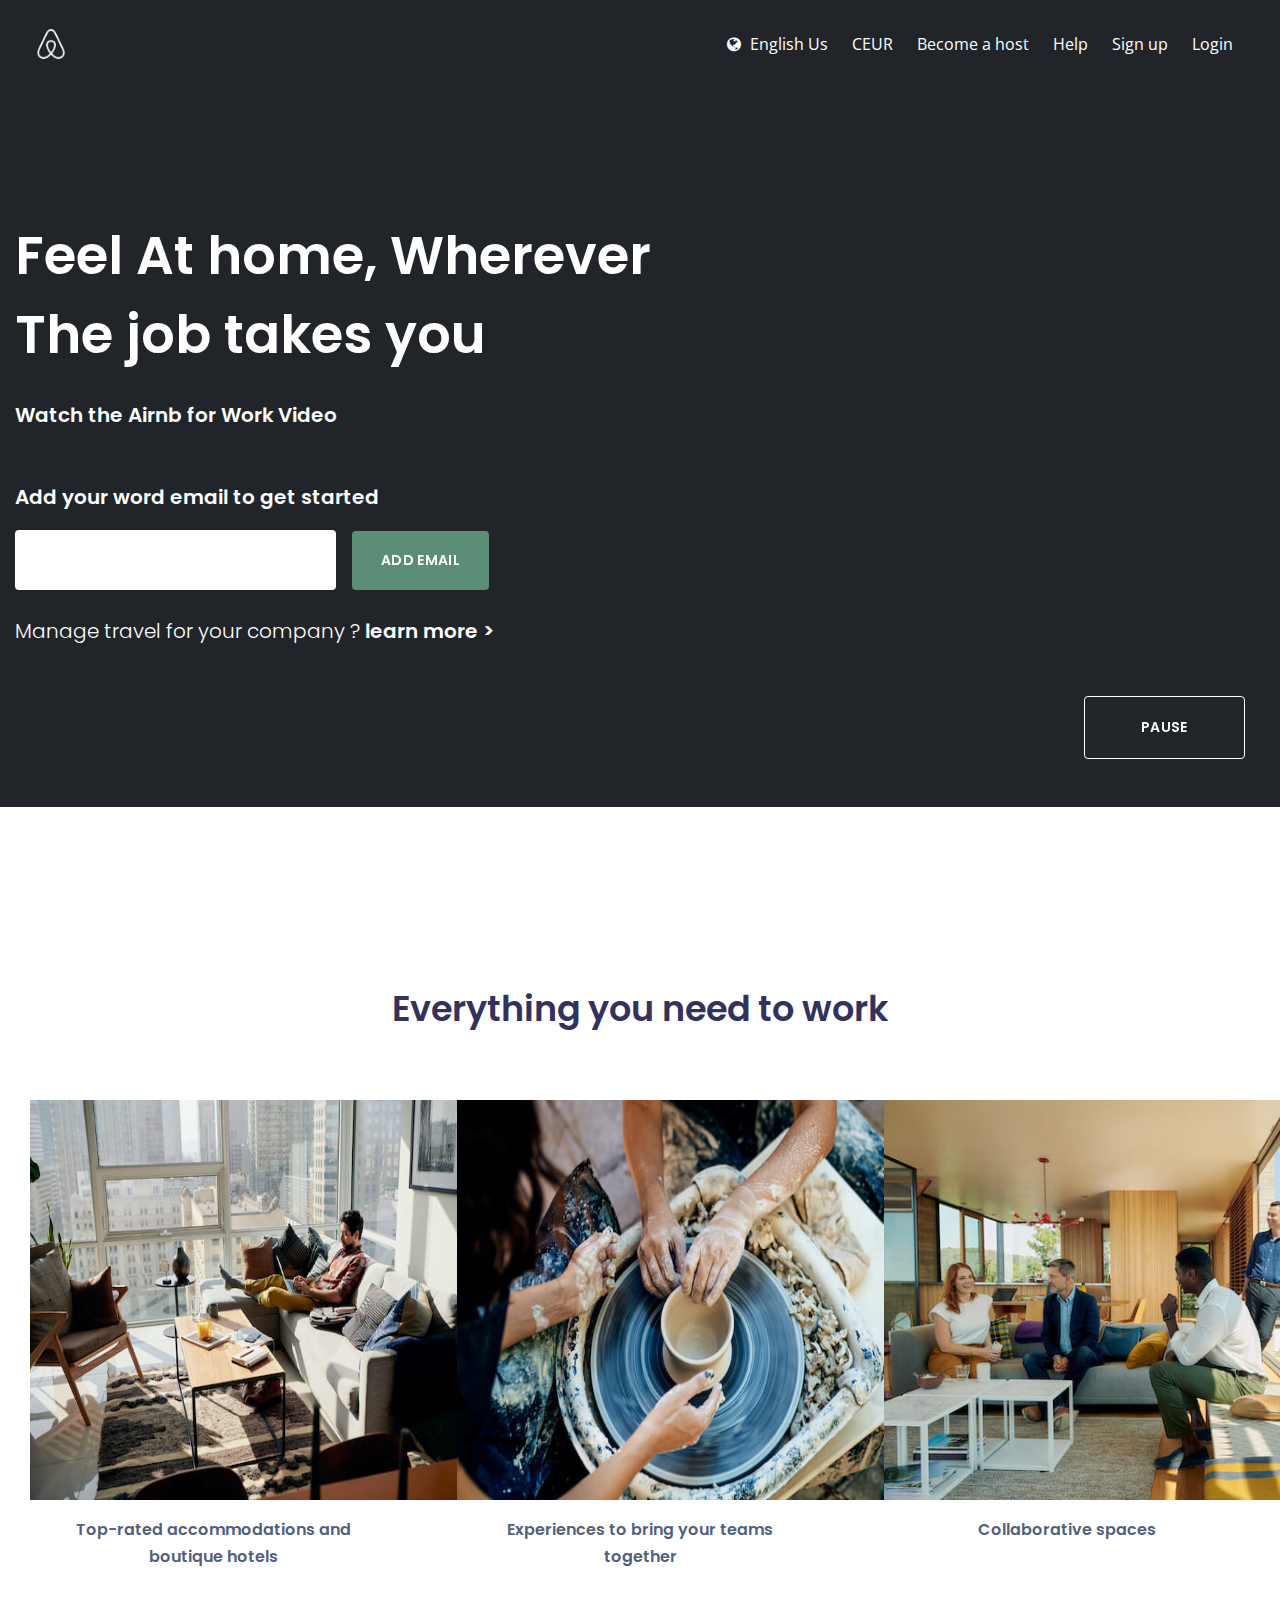
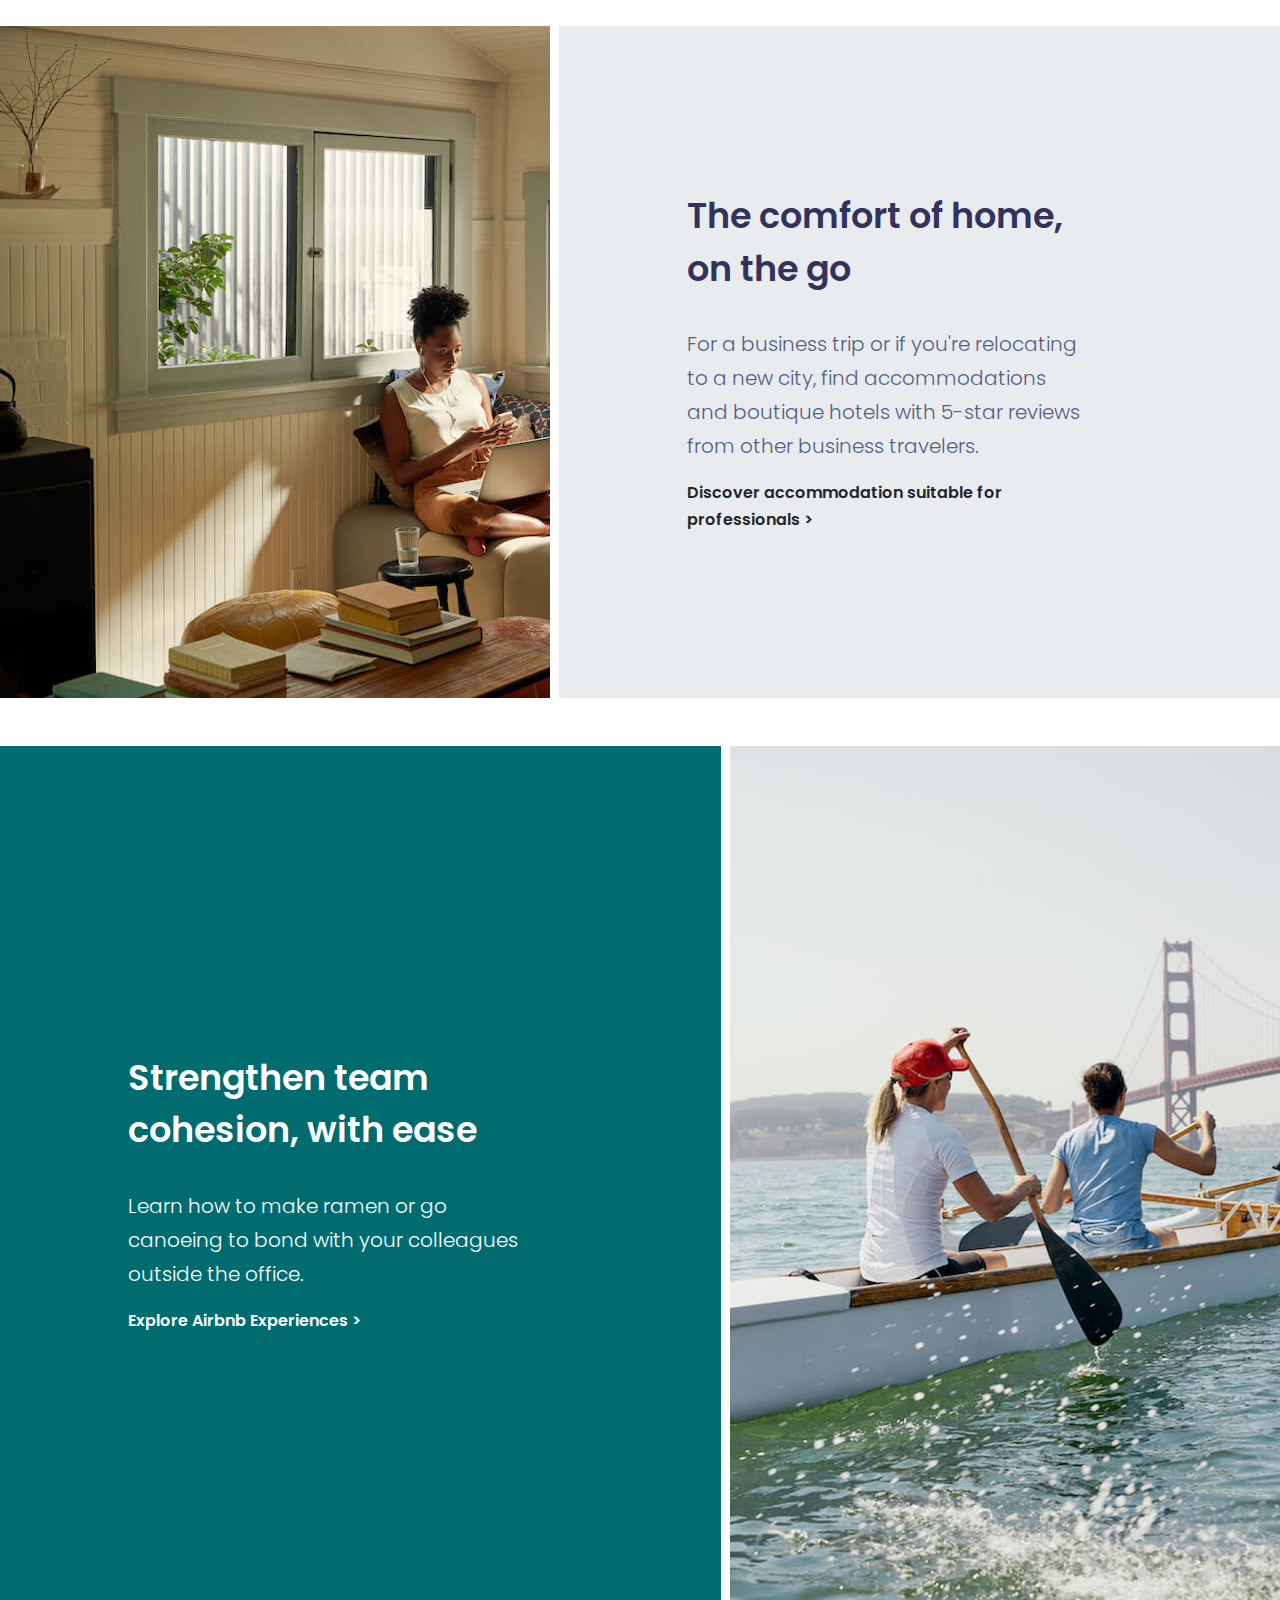
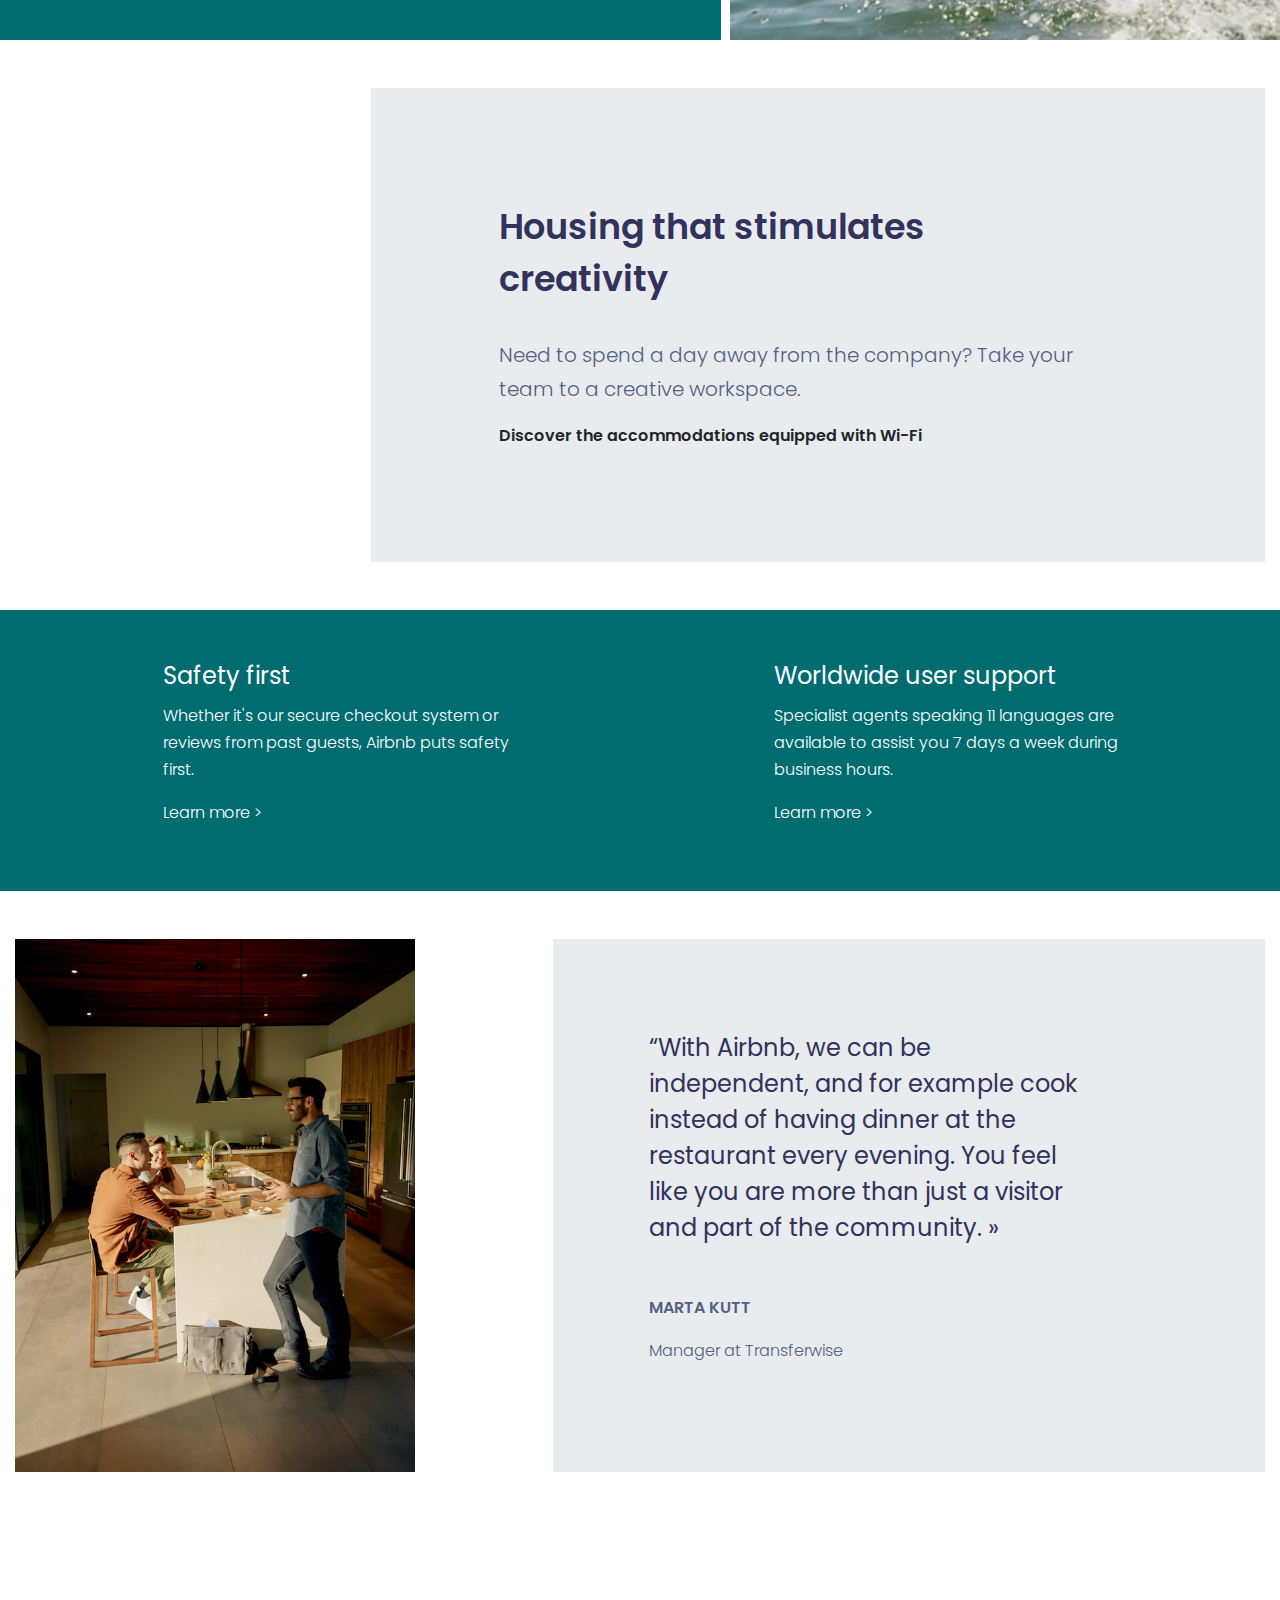
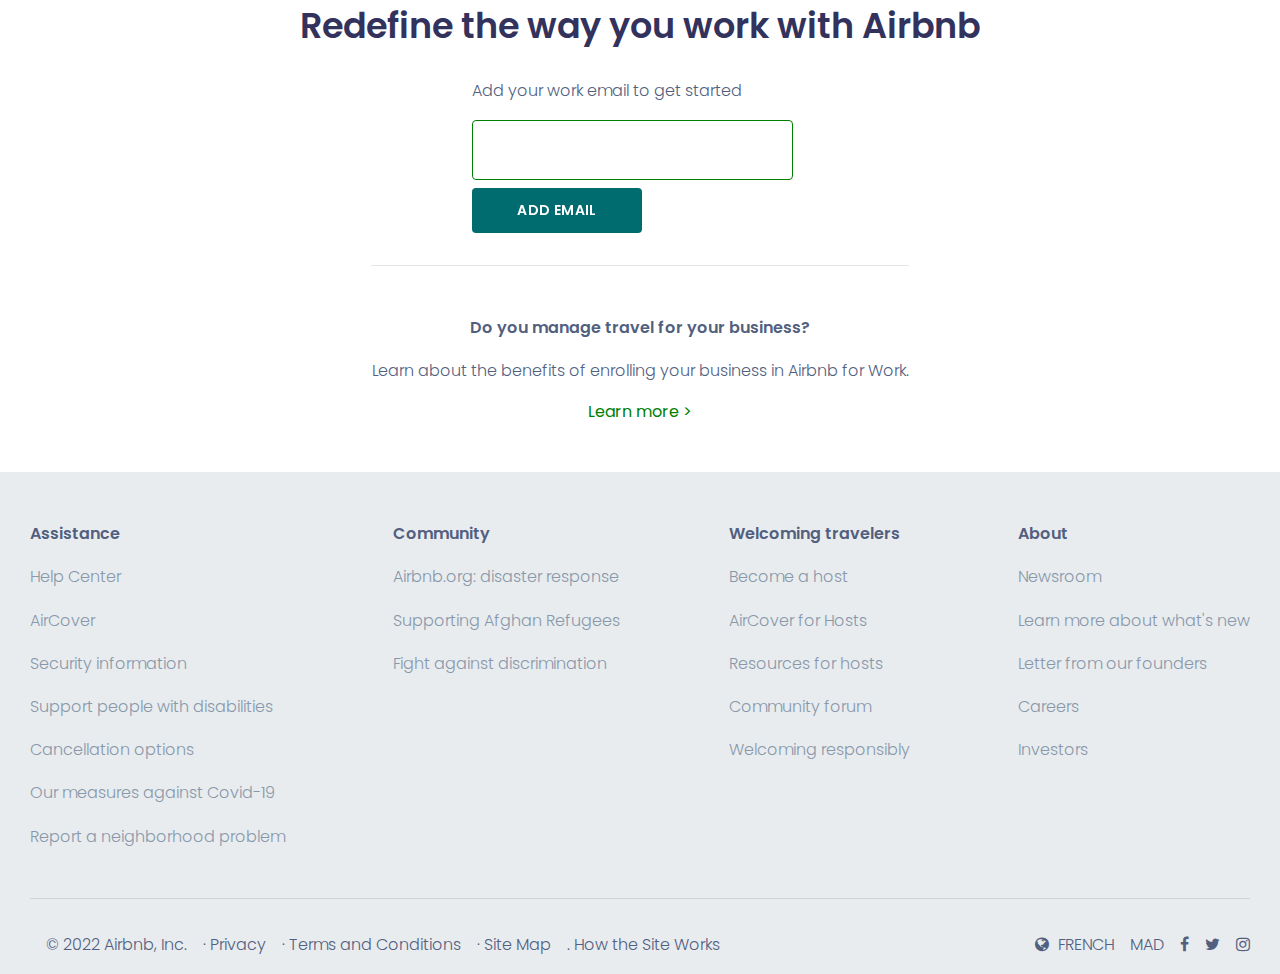
==== index.html @ 3919a8af "END PAGE" ====
<!DOCTYPE html>
<html lang="en">

<head>
  <meta charset="utf-8" />
  <meta name="viewport" content="width=device-width, initial-scale=1, shrink-to-fit=no">
  <link rel="apple-touch-icon" sizes="76x76" href="./assets/img/apple-icon.png">
  <title>
    Landing Page
  </title>
  <!--     Fonts and icons     -->
  <link href="https://fonts.googleapis.com/css?family=Open+Sans:300,400,600,700" rel="stylesheet">
  <link href="https://use.fontawesome.com/releases/v5.0.6/css/all.css" rel="stylesheet">
  <!-- Nucleo Icons -->
  <link href="./assets/css/nucleo-icons.css" rel="stylesheet" />
  <link href="./assets/css/nucleo-svg.css" rel="stylesheet" />
  <link href="./assets/vendor/nucleo/css/nucleo.css" rel="stylesheet">
  <!-- Font Awesome Icons -->
  <link href="./assets/css/font-awesome.css" rel="stylesheet" />
  <link href="./assets/css/nucleo-svg.css" rel="stylesheet" />
  <!-- CSS Files -->
  <link href="./assets/css/argon-design-system.css?v=1.2.2" rel="stylesheet" />
  <link href="style.css" rel="stylesheet" />
  <!-- link google font : Poppins -->
  <link rel="preconnect" href="https://fonts.googleapis.com">
<link rel="preconnect" href="https://fonts.gstatic.com" crossorigin>
<link href="https://fonts.googleapis.com/css2?family=Poppins:ital,wght@0,100;0,200;0,400;0,600;0,700;1,500;1,600&display=swap" rel="stylesheet">
</head>

<body>


  <!-- 1ére section  -->
  <section class="position-relative margin-edit bg-dark mb-5">
    <div class="video">
    <video  id="background-video" autoplay loop muted>
      <source src="./assets/videos/airbnb_business_travel.mp4" type="video/mp4">
      </video>  
    </div>
      <div class="position-absolute margin-edit" style="top:0; left:0;right:0;">
        <nav class="navbar navbar-expand-lg  ">
          <div class="container-fluid  ">
            <img src="./assets/img/airbnb_icon.png" alt="logo" style="width: 40px;">
            <button class="navbar-toggler" type="button" data-toggle="collapse" data-target="#navbar-default" aria-controls="navbar-default" aria-expanded="false" aria-label="Toggle navigation">
              <span class="navbar-toggler-icon"></span>
            </button>
            <div class="collapse navbar-collapse" id="navbar-default">
              <div class="navbar-collapse-header">
                <div class="row">
                  <div class="col-6 collapse-brand">
                    <a href="./index.html">
                      <img src="./assets/img/brand/blue.png">
                    </a>
                  </div>
                  <div class="col-6 collapse-close">
                    <button type="button" class="navbar-toggler" data-toggle="collapse" data-target="#navbar-default" aria-controls="navbar-default" aria-expanded="false" aria-label="Toggle navigation">
                      <span></span>
                      <span></span>
                    </button>
                  </div>
                </div>
              </div>
              <ul class="navbar-nav ml-auto">
                <li class="nav-item">
                  
                    <a href="#" class="nav-link nav-link-icon  text-white nav-link-hover ml-2"> <i class="fa fa-globe" style="padding-right: 9px;" aria-hidden="true"></i>English Us </a>
                </li>
                <li class="nav-item">
                    <a href="#" class="nav-link nav-link-icon text-white nav-link-hover">CEUR</a>
                </li>
                <li class="nav-item">
                    <a href="#" class="nav-link nav-link-icon text-white  nav-link-hover">Become a host</a>
                </li>
                <li class="nav-item">
                    <a href="#" class="nav-link nav-link-icon text-white nav-link-hover">Help</a>
                </li>
                <li class="nav-item">
                    <a href="#" class="nav-link nav-link-icon text-white   nav-link-hover">Sign up</a>
                </li>
                <li class="nav-item">
                  <a href="#" class="nav-link nav-link-icon text-white   nav-link-hover">Login</a>
              </li>
            </ul>
            </div>
          </div>
        </nav>
        <div class=" container div-content" >
          <h1 class="display-1 mb-0 text-white">Feel At home, Wherever <br>
            The job takes you </h1>
            <p class="lead text-white font-weight-bold margin-edit">Watch the Airnb for Work Video</p>
            <p class="lead text-white font-weight-bold mt-2">Add your word email to get started </p>
            <div class="email d-flex flex-row align-items-center ">
              <input class="mr-3 border-0 rounded p-2" type="email" name="email" id="nevermind"  style="height: 60px;
              width: 321px;">
              <button type="button" class="btn btn-color" style="width: 137px;height: 59px;color: white;
              background-color: rgba(118,186,153,0.7);"><span class="text-white">Add email<span></button>
            </div>
            <p class="lead text-white margin-edit">Manage travel for your company ?  <a  href="#" <span class="font-weight-bold text-white">learn more ></span> </a></p>
        </div>
        <div class="button">
          <a class="btn pause " href="">PAUSE</a>
      </div>
      </div>
  </section>
  <!-- finit 1ére section -->

    <!-- 2éme section  -->
    <section class="section-cards container  ">

      <div class="title-cards d-flex  justify-content-center">
          <h3 class="display-3 div-content mb-3 text-center">Everything you need to work </h3>
      </div>

      <div class=" cards-index container  d-flex flex-column  flex-lg-row  mt-5 justify-content-between mb-5">
          <div class="first-card text-center rounded " style="width: 30%;">
              <img class="img" src="./assets/img/img_scc_1.jpg" >
              <p class="text-black mb-0 mt-3 mb-2 font-weight-bold" >Top-rated accommodations and <br> boutique hotels </p>
          </div>
          <div class="first-card text-center rounded " style="width: 30%;">
              <img class="img" src="./assets/img/img_scc_2.jpg"  >
              <p class="text-black mb-0 mt-3 mb-2 font-weight-bold ">Experiences to bring your teams <br> together </p>
          </div>
          <div class="first-card text-center rounded " style="width: 30%;">
             <img class="img" src="./assets/img/img_scc_3.jpg"  >
              <p class="text-black mb-0 mt-3 mb-2 font-weight-bold ">Collaborative spaces </p>
          </div>
      </div>
  </section>
    <!-- fini 2éme section -->


  <!-- 3éme section  -->
  <section  class="mt-1">
   <div class="container margin-edit">
    <div class="row d-flex justify-content-center">
      <div class=" w-25">
        <img src="./assets/img/img_scc_4.jpg"  alt="">
      </div>
      <div class="text w-50 d-flex flex-column justify-content-center" style="background-color:#e9ecef ;border-left:9px white solid;">
        <h3 class="padding-edit  mt-5 display-3">The comfort of home, on the go</h3>
        <p class="lead padding-edit  mb-3">For a business trip or if you're relocating to a new city, find accommodations and boutique hotels with 5-star reviews from other business travelers.  </p>
        <a href="#" > <p class="text-dark padding-edit font-weight-bold margin-edit">Discover accommodation suitable for professionals > </p> </a>
      </div>
    </div>
   </div>
   <div class="container mt-1 margin-edit">
    <div class="row">
      <div class="text w-50 d-flex flex-column justify-content-center  " style="background-color:rgb(0, 108, 112);border-right:9px white solid;">
        <h3 class="padding-edit text-white mt-5 display-3">Strengthen team cohesion, with ease</h3>
        <p class="lead padding-edit text-white mb-3">Learn how to make ramen or go canoeing to bond with your colleagues outside the office. </p>
       <a href="#"> <p class=" text-white padding-edit font-weight-bold margin-edit">Explore Airbnb Experiences >  </p></a>
      </div>
      <div class=" w-25">
        <img src="./assets/img/img_scc_5.jpg"  alt="">
      </div>
   </div>
  </section>


  <!-- float card -->
 <section class="container mb-5">
    <div class="text  d-flex flex-column justify-content-center float-right" style="background-color:#e9ecef;  height: 474px;">
      <h3 class=" padding-edit mt-5 display-3">Housing that stimulates <br> creativity </h3>
      <p class="lead padding-edit  mb-3">Need to spend a day away from the company? Take your  <br> team to a creative workspace. </p>
     <a href="#"> <p class=" padding-edit text-dark font-weight-bold margin-edit">Discover the accommodations equipped with Wi-Fi  </p></a>
    </div>
  </section>
    <!-- float card -->
  <!-- finit 3éme section -->


  <div class="container-fluid float-right mt-5" style="background-color:rgb(0, 108, 112);">
    <div class="container py-5 d-flex flex-row justify-content-around">
      <div class="first">
        <p class="text-white h4">Safety first </p>
        <p class="text-white ">Whether it's our secure checkout system or <br> reviews from past guests, Airbnb puts safety <br> first.  </p>
        <a href="#" ><p class="text-white ">Learn more > </p></a>
      </div>
      <div class="second">
        <p class="text-white h4">Worldwide user support </p>
        <p class="text-white ">Specialist agents speaking 11 languages ​​are <br> available to assist you 7 days a week during <br> business hours.  </p>
        <a href="#" ><p class="text-white ">Learn more > </p></a>
      </div>
    </div>
  </div>


  <!-- start section -->
  <div class="container div-content mb-5 d-flex flex-row justify-content-between">
    <div class="first mt-5">
      <img src="./assets/img/img_scc_7.jpg" alt="image" style="width: 400px;">
      </div>
      <div class="second mt-5 ml-5 w-50 d-flex flex-column justify-content-center align-items-start pl-5"  style="background-color:#e9ecef;">
        <p class="px-5 h4 mb-5 ">“With Airbnb, we can be <br> independent, and for example cook <br> instead of having dinner at the <br> restaurant every evening. You feel <br> like you are more than just a visitor <br> and part of the community. » </p>
        <p class=" px-5 font-weight-bold">MARTA KUTT </p>
        <p class="px-5 ">Manager at Transferwise  </p>
      </div>
  </div>
  <!-- end section -->


  <div class="section-Nfooter div-content mb-5 text-center container">
    <h3 class="display-3 mb-4 text-center">Redefine the way you work with Airbnb  </h3>
  <div class="section-mail d-flex flex-column align-items-center ">
    <div class="email d-flex flex-column align-items-start">
      <p class="display-5">Add your work email to get started </p>
      <input class="mr-3 mb-2  rounded p-2" type="email" name="email" id="nevermind"  style="height: 60px;
      width: 321px;border:1px solid green">
      <button type="button" class="btn btn-color" style="width: 170px;
      height: 45px;color: white;
      background-color:rgb(0, 108, 112);"><span class="text-white mb-4">Add email<span></button>
    </div>
  </div>

     <hr class="w-25" style="color: green;">

     <div class="content mt-5">
      <p class="font-weight-bold">Do you manage travel for your business? </p>
      <p>Learn about the benefits of enrolling your business in Airbnb for Work. </p>
      <a href="#" class="" style="color:green;">Learn more ></a>
     </div>
  </div>



<!-- footer -->
  <footer class="container-fluid" style="background-color:#e9ecef;">
    <div class="pare container d-flex flex-row justify-content-between mt-5 pt-5">
      <div class="first-side">
       <p class="font-weight-bold"> Assistance</p>
       <p class="text-muted">Help Center</p>
        <p class="text-muted">AirCover</p>
          <p class="text-muted">Security information</p>
            <p class="text-muted">Support people with disabilities</p>
              <p class="text-muted">Cancellation options</p>
                <p class="text-muted">Our measures against Covid-19</p>
                  <p class="text-muted">Report a neighborhood problem </p>
      </div>
      <div class="first-side">
        <p class="font-weight-bold"> Community</p>
       <p class="text-muted"> Airbnb.org: disaster response</p>
        <p class="text-muted">Supporting Afghan Refugees</p>
          <p class="text-muted">Fight against discrimination </p>
      </div>
      <div class="first-side">
        <p class="font-weight-bold"> Welcoming travelers </p>
       <p class="text-muted">Become a host</p>
        <p class="text-muted">AirCover for Hosts</p>
          <p class="text-muted">Resources for hosts</p>
            <p class="text-muted">Community forum</p>
              <p class="text-muted">Welcoming responsibly </p>
      </div>
      <div class="first-side">
        <p class="font-weight-bold">About </p>
       <p class="text-muted">Newsroom</p>
        <p class="text-muted">Learn more about what's new</p>
          <p class="text-muted">Letter from our founders</p>
            <p class="text-muted">Careers</p>
              <p class="text-muted">Investors </p> 
      </div>
    </div>
   <div class="end-f container">
    <hr>
   </div>
   <div class="social-medias container d-flex flex-row justify-content-between">
    <div class="first-para d-flex flex-row">
     <p class="ml-3">© 2022 Airbnb, Inc.</p>
     <p class="ml-3">· Privacy </p>
     <p class="ml-3">· Terms and Conditions </p>
     <p class="ml-3">· Site Map</p>
     <p class="ml-3">. How the Site Works</p>
    </div>
    <div class="first-para d-flex flex-row">
      <p class="ml-3"> <i class="fa fa-globe" style="padding-right: 9px;" aria-hidden="true"></i>FRENCH</p>
      <p class="ml-3">MAD</p>
      <p class="ml-3"><i class="fa fa-facebook" aria-hidden="true"></i></p>
      <p class="ml-3"><i class="fa fa-twitter" aria-hidden="true"></i></p>
      <p class="ml-3"><i class="fa fa-instagram" aria-hidden="true"></i></p>
    </div>
   </div>
  </footer>
  <!-- end footer  -->
</body>


</html>
---- assets/css/nucleo-icons.css ----
/*--------------------------------

hermes-dashboard-icons Web Font - built using nucleoapp.com
License - nucleoapp.com/license/

-------------------------------- */
@font-face {
  font-family: 'NucleoIcons';
  src: url('../fonts/nucleo-icons.eot');
  src: url('../fonts/nucleo-icons.eot') format('embedded-opentype'), url('../fonts/nucleo-icons.woff2') format('woff2'), url('../fonts/nucleo-icons.woff') format('woff'), url('../fonts/nucleo-icons.ttf') format('truetype'), url('../fonts/nucleo-icons.svg') format('svg');
  font-weight: normal;
  font-style: normal;
}

/*------------------------
    base class definition
-------------------------*/
.ni {
  display: inline-block;
  font: normal normal normal 14px/1 NucleoIcons;
  font-size: inherit;
  text-rendering: auto;
  -webkit-font-smoothing: antialiased;
  -moz-osx-font-smoothing: grayscale;
}

/*------------------------
  change icon size
-------------------------*/
.ni-lg {
  font-size: 1.33333333em;
  line-height: 0.75em;
  vertical-align: -15%;
}

.ni-2x {
  font-size: 2em;
}

.ni-3x {
  font-size: 3em;
}

.ni-4x {
  font-size: 4em;
}

.ni-5x {
  font-size: 5em;
}

/*----------------------------------
  add a square/circle background
-----------------------------------*/
.ni.square,
.ni.circle {
  padding: 0.33333333em;
  vertical-align: -16%;
  background-color: #eee;
}

.ni.circle {
  border-radius: 50%;
}

/*------------------------
  list icons
-------------------------*/
.ni-ul {
  padding-left: 0;
  margin-left: 2.14285714em;
  list-style-type: none;
}

.ni-ul>li {
  position: relative;
}

.ni-ul>li>.ni {
  position: absolute;
  left: -1.57142857em;
  top: 0.14285714em;
  text-align: center;
}

.ni-ul>li>.ni.lg {
  top: 0;
  left: -1.35714286em;
}

.ni-ul>li>.ni.circle,
.ni-ul>li>.ni.square {
  top: -0.19047619em;
  left: -1.9047619em;
}

/*------------------------
  spinning icons
-------------------------*/
.ni.spin {
  -webkit-animation: nc-spin 2s infinite linear;
  -moz-animation: nc-spin 2s infinite linear;
  animation: nc-spin 2s infinite linear;
}

@-webkit-keyframes nc-spin {
  0% {
    -webkit-transform: rotate(0deg);
  }

  100% {
    -webkit-transform: rotate(360deg);
  }
}

@-moz-keyframes nc-spin {
  0% {
    -moz-transform: rotate(0deg);
  }

  100% {
    -moz-transform: rotate(360deg);
  }
}

@keyframes nc-spin {
  0% {
    -webkit-transform: rotate(0deg);
    -moz-transform: rotate(0deg);
    -ms-transform: rotate(0deg);
    -o-transform: rotate(0deg);
    transform: rotate(0deg);
  }

  100% {
    -webkit-transform: rotate(360deg);
    -moz-transform: rotate(360deg);
    -ms-transform: rotate(360deg);
    -o-transform: rotate(360deg);
    transform: rotate(360deg);
  }
}

/*------------------------
  rotated/flipped icons
-------------------------*/
.ni.rotate-90 {
  filter: progid:DXImageTransform.Microsoft.BasicImage(rotation=1);
  -webkit-transform: rotate(90deg);
  -moz-transform: rotate(90deg);
  -ms-transform: rotate(90deg);
  -o-transform: rotate(90deg);
  transform: rotate(90deg);
}

.ni.rotate-180 {
  filter: progid:DXImageTransform.Microsoft.BasicImage(rotation=2);
  -webkit-transform: rotate(180deg);
  -moz-transform: rotate(180deg);
  -ms-transform: rotate(180deg);
  -o-transform: rotate(180deg);
  transform: rotate(180deg);
}

.ni.rotate-270 {
  filter: progid:DXImageTransform.Microsoft.BasicImage(rotation=3);
  -webkit-transform: rotate(270deg);
  -moz-transform: rotate(270deg);
  -ms-transform: rotate(270deg);
  -o-transform: rotate(270deg);
  transform: rotate(270deg);
}

.ni.flip-y {
  filter: progid:DXImageTransform.Microsoft.BasicImage(rotation=0);
  -webkit-transform: scale(-1, 1);
  -moz-transform: scale(-1, 1);
  -ms-transform: scale(-1, 1);
  -o-transform: scale(-1, 1);
  transform: scale(-1, 1);
}

.ni.flip-x {
  filter: progid:DXImageTransform.Microsoft.BasicImage(rotation=2);
  -webkit-transform: scale(1, -1);
  -moz-transform: scale(1, -1);
  -ms-transform: scale(1, -1);
  -o-transform: scale(1, -1);
  transform: scale(1, -1);
}

/*------------------------
    font icons
-------------------------*/

.ni-active-40::before {
  content: "\ea02";
}

.ni-air-baloon::before {
  content: "\ea03";
}

.ni-album-2::before {
  content: "\ea04";
}

.ni-align-center::before {
  content: "\ea05";
}

.ni-align-left-2::before {
  content: "\ea06";
}

.ni-ambulance::before {
  content: "\ea07";
}

.ni-app::before {
  content: "\ea08";
}

.ni-archive-2::before {
  content: "\ea09";
}

.ni-atom::before {
  content: "\ea0a";
}

.ni-badge::before {
  content: "\ea0b";
}

.ni-bag-17::before {
  content: "\ea0c";
}

.ni-basket::before {
  content: "\ea0d";
}

.ni-bell-55::before {
  content: "\ea0e";
}

.ni-bold-down::before {
  content: "\ea0f";
}

.ni-bold-left::before {
  content: "\ea10";
}

.ni-bold-right::before {
  content: "\ea11";
}

.ni-bold-up::before {
  content: "\ea12";
}

.ni-bold::before {
  content: "\ea13";
}

.ni-book-bookmark::before {
  content: "\ea14";
}

.ni-books::before {
  content: "\ea15";
}

.ni-box-2::before {
  content: "\ea16";
}

.ni-briefcase-24::before {
  content: "\ea17";
}

.ni-building::before {
  content: "\ea18";
}

.ni-bulb-61::before {
  content: "\ea19";
}

.ni-bullet-list-67::before {
  content: "\ea1a";
}

.ni-bus-front-12::before {
  content: "\ea1b";
}

.ni-button-pause::before {
  content: "\ea1c";
}

.ni-button-play::before {
  content: "\ea1d";
}

.ni-button-power::before {
  content: "\ea1e";
}

.ni-calendar-grid-58::before {
  content: "\ea1f";
}

.ni-camera-compact::before {
  content: "\ea20";
}

.ni-caps-small::before {
  content: "\ea21";
}

.ni-cart::before {
  content: "\ea22";
}

.ni-chart-bar-32::before {
  content: "\ea23";
}

.ni-chart-pie-35::before {
  content: "\ea24";
}

.ni-chat-round::before {
  content: "\ea25";
}

.ni-check-bold::before {
  content: "\ea26";
}

.ni-circle-08::before {
  content: "\ea27";
}

.ni-cloud-download-95::before {
  content: "\ea28";
}

.ni-cloud-upload-96::before {
  content: "\ea29";
}

.ni-compass-04::before {
  content: "\ea2a";
}

.ni-controller::before {
  content: "\ea2b";
}

.ni-credit-card::before {
  content: "\ea2c";
}

.ni-curved-next::before {
  content: "\ea2d";
}

.ni-delivery-fast::before {
  content: "\ea2e";
}

.ni-diamond::before {
  content: "\ea2f";
}

.ni-email-83::before {
  content: "\ea30";
}

.ni-fat-add::before {
  content: "\ea31";
}

.ni-fat-delete::before {
  content: "\ea32";
}

.ni-fat-remove::before {
  content: "\ea33";
}

.ni-favourite-28::before {
  content: "\ea34";
}

.ni-folder-17::before {
  content: "\ea35";
}

.ni-glasses-2::before {
  content: "\ea36";
}

.ni-hat-3::before {
  content: "\ea37";
}

.ni-headphones::before {
  content: "\ea38";
}

.ni-html5::before {
  content: "\ea39";
}

.ni-istanbul::before {
  content: "\ea3a";
}

.ni-key-25::before {
  content: "\ea3b";
}

.ni-laptop::before {
  content: "\ea3c";
}

.ni-like-2::before {
  content: "\ea3d";
}

.ni-lock-circle-open::before {
  content: "\ea3e";
}

.ni-map-big::before {
  content: "\ea3f";
}

.ni-mobile-button::before {
  content: "\ea40";
}

.ni-money-coins::before {
  content: "\ea41";
}

.ni-note-03::before {
  content: "\ea42";
}

.ni-notification-70::before {
  content: "\ea43";
}

.ni-palette::before {
  content: "\ea44";
}

.ni-paper-diploma::before {
  content: "\ea45";
}

.ni-pin-3::before {
  content: "\ea46";
}

.ni-planet::before {
  content: "\ea47";
}

.ni-ruler-pencil::before {
  content: "\ea48";
}

.ni-satisfied::before {
  content: "\ea49";
}

.ni-scissors::before {
  content: "\ea4a";
}

.ni-send::before {
  content: "\ea4b";
}

.ni-settings-gear-65::before {
  content: "\ea4c";
}

.ni-settings::before {
  content: "\ea4d";
}

.ni-single-02::before {
  content: "\ea4e";
}

.ni-single-copy-04::before {
  content: "\ea4f";
}

.ni-sound-wave::before {
  content: "\ea50";
}

.ni-spaceship::before {
  content: "\ea51";
}

.ni-square-pin::before {
  content: "\ea52";
}

.ni-support-16::before {
  content: "\ea53";
}

.ni-tablet-button::before {
  content: "\ea54";
}

.ni-tag::before {
  content: "\ea55";
}

.ni-tie-bow::before {
  content: "\ea56";
}

.ni-time-alarm::before {
  content: "\ea57";
}

.ni-trophy::before {
  content: "\ea58";
}

.ni-tv-2::before {
  content: "\ea59";
}

.ni-umbrella-13::before {
  content: "\ea5a";
}

.ni-user-run::before {
  content: "\ea5b";
}

.ni-vector::before {
  content: "\ea5c";
}

.ni-watch-time::before {
  content: "\ea5d";
}

.ni-world::before {
  content: "\ea5e";
}

.ni-zoom-split-in::before {
  content: "\ea5f";
}

.ni-collection::before {
  content: "\ea60";
}

.ni-image::before {
  content: "\ea61";
}

.ni-shop::before {
  content: "\ea62";
}

.ni-ungroup::before {
  content: "\ea63";
}

.ni-world-2::before {
  content: "\ea64";
}

.ni-ui-04::before {
  content: "\ea65";
}


/* all icon font classes list here */
---- assets/css/nucleo-svg.css ----
/* Generated using nucleoapp.com */
/* --------------------------------

Icon colors

-------------------------------- */

.icon {
  display: inline-block;
  /* icon primary color */
  color: #111111;
  height: 1em;
  width: 1em;
}

.icon use {
  /* icon secondary color - fill */
  fill: #7ea6f6;
}

.icon.icon-outline use {
  /* icon secondary color - stroke */
  stroke: #7ea6f6;
}

/* --------------------------------

Change icon size

-------------------------------- */

.icon-xs {
  height: 0.5em;
  width: 0.5em;
}

.icon-sm {
  height: 0.8em;
  width: 0.8em;
}

.icon-lg {
  height: 1.6em;
  width: 1.6em;
}

.icon-xl {
  height: 2em;
  width: 2em;
}

/* -------------------------------- 

Align icon and text 

-------------------------------- */

.icon-text-aligner {
  /* add this class to parent element that contains icon + text */
  display: flex;
  align-items: center;
}

.icon-text-aligner .icon {
  color: inherit;
  margin-right: 0.4em;
}

.icon-text-aligner .icon use {
  color: inherit;
  fill: currentColor;
}

.icon-text-aligner .icon.icon-outline use {
  stroke: currentColor;
}

/* -------------------------------- 

Icon reset values - used to enable color customizations

-------------------------------- */

.icon {
  fill: currentColor;
  stroke: none;
}

.icon.icon-outline {
  fill: none;
  stroke: currentColor;
}

.icon use {
  stroke: none;
}

.icon.icon-outline use {
  fill: none;
}

/* -------------------------------- 

Stroke effects - Nucleo outline icons

- 16px icons -> up to 1px stroke (16px outline icons do not support stroke changes)
- 24px, 32px icons -> up to 2px stroke
- 48px, 64px icons -> up to 4px stroke

-------------------------------- */

.icon-outline.icon-stroke-1 {
  stroke-width: 1px;
}

.icon-outline.icon-stroke-2 {
  stroke-width: 2px;
}

.icon-outline.icon-stroke-3 {
  stroke-width: 3px;
}

.icon-outline.icon-stroke-4 {
  stroke-width: 4px;
}

.icon-outline.icon-stroke-1 use,
.icon-outline.icon-stroke-3 use {
  -webkit-transform: translateX(0.5px) translateY(0.5px);
  -moz-transform: translateX(0.5px) translateY(0.5px);
  -ms-transform: translateX(0.5px) translateY(0.5px);
  -o-transform: translateX(0.5px) translateY(0.5px);
  transform: translateX(0.5px) translateY(0.5px);
}
---- assets/css/nucleo-svg.css ----
/* Generated using nucleoapp.com */
/* --------------------------------

Icon colors

-------------------------------- */

.icon {
  display: inline-block;
  /* icon primary color */
  color: #111111;
  height: 1em;
  width: 1em;
}

.icon use {
  /* icon secondary color - fill */
  fill: #7ea6f6;
}

.icon.icon-outline use {
  /* icon secondary color - stroke */
  stroke: #7ea6f6;
}

/* --------------------------------

Change icon size

-------------------------------- */

.icon-xs {
  height: 0.5em;
  width: 0.5em;
}

.icon-sm {
  height: 0.8em;
  width: 0.8em;
}

.icon-lg {
  height: 1.6em;
  width: 1.6em;
}

.icon-xl {
  height: 2em;
  width: 2em;
}

/* -------------------------------- 

Align icon and text 

-------------------------------- */

.icon-text-aligner {
  /* add this class to parent element that contains icon + text */
  display: flex;
  align-items: center;
}

.icon-text-aligner .icon {
  color: inherit;
  margin-right: 0.4em;
}

.icon-text-aligner .icon use {
  color: inherit;
  fill: currentColor;
}

.icon-text-aligner .icon.icon-outline use {
  stroke: currentColor;
}

/* -------------------------------- 

Icon reset values - used to enable color customizations

-------------------------------- */

.icon {
  fill: currentColor;
  stroke: none;
}

.icon.icon-outline {
  fill: none;
  stroke: currentColor;
}

.icon use {
  stroke: none;
}

.icon.icon-outline use {
  fill: none;
}

/* -------------------------------- 

Stroke effects - Nucleo outline icons

- 16px icons -> up to 1px stroke (16px outline icons do not support stroke changes)
- 24px, 32px icons -> up to 2px stroke
- 48px, 64px icons -> up to 4px stroke

-------------------------------- */

.icon-outline.icon-stroke-1 {
  stroke-width: 1px;
}

.icon-outline.icon-stroke-2 {
  stroke-width: 2px;
}

.icon-outline.icon-stroke-3 {
  stroke-width: 3px;
}

.icon-outline.icon-stroke-4 {
  stroke-width: 4px;
}

.icon-outline.icon-stroke-1 use,
.icon-outline.icon-stroke-3 use {
  -webkit-transform: translateX(0.5px) translateY(0.5px);
  -moz-transform: translateX(0.5px) translateY(0.5px);
  -ms-transform: translateX(0.5px) translateY(0.5px);
  -o-transform: translateX(0.5px) translateY(0.5px);
  transform: translateX(0.5px) translateY(0.5px);
}
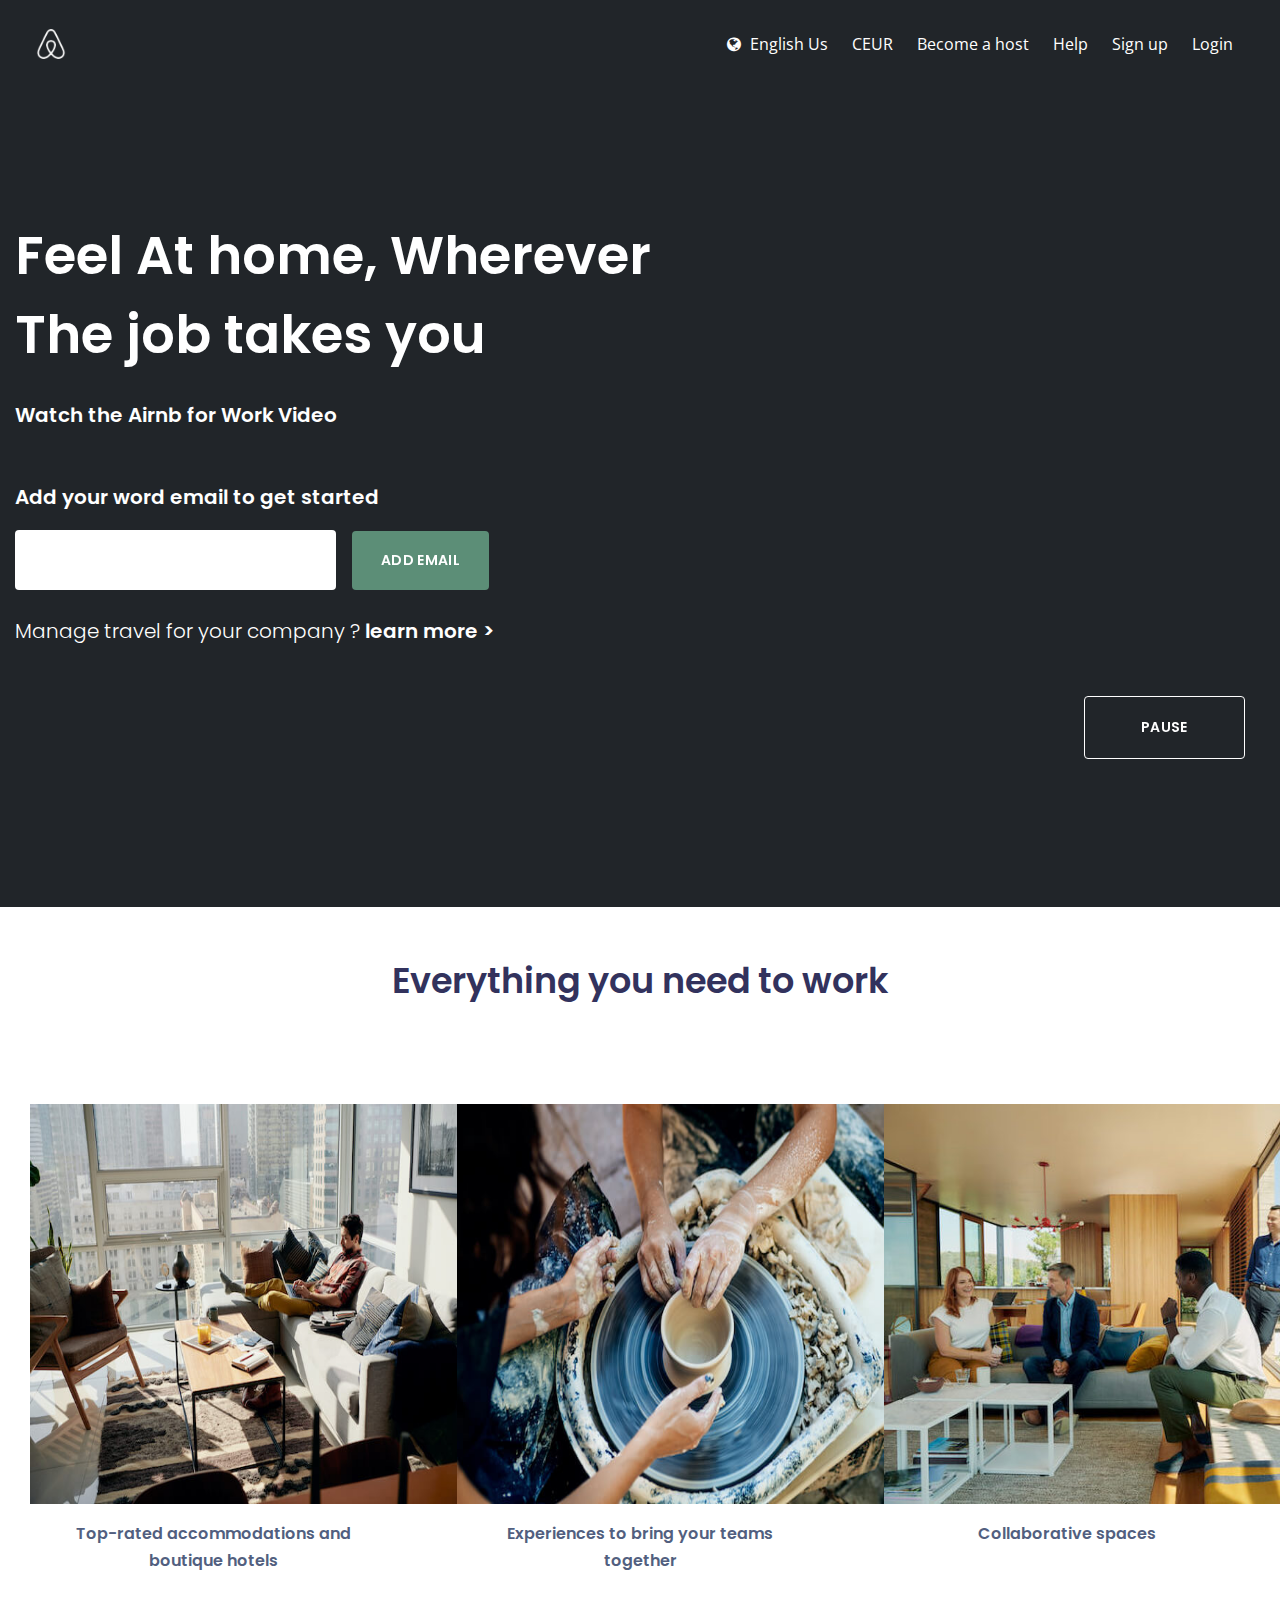
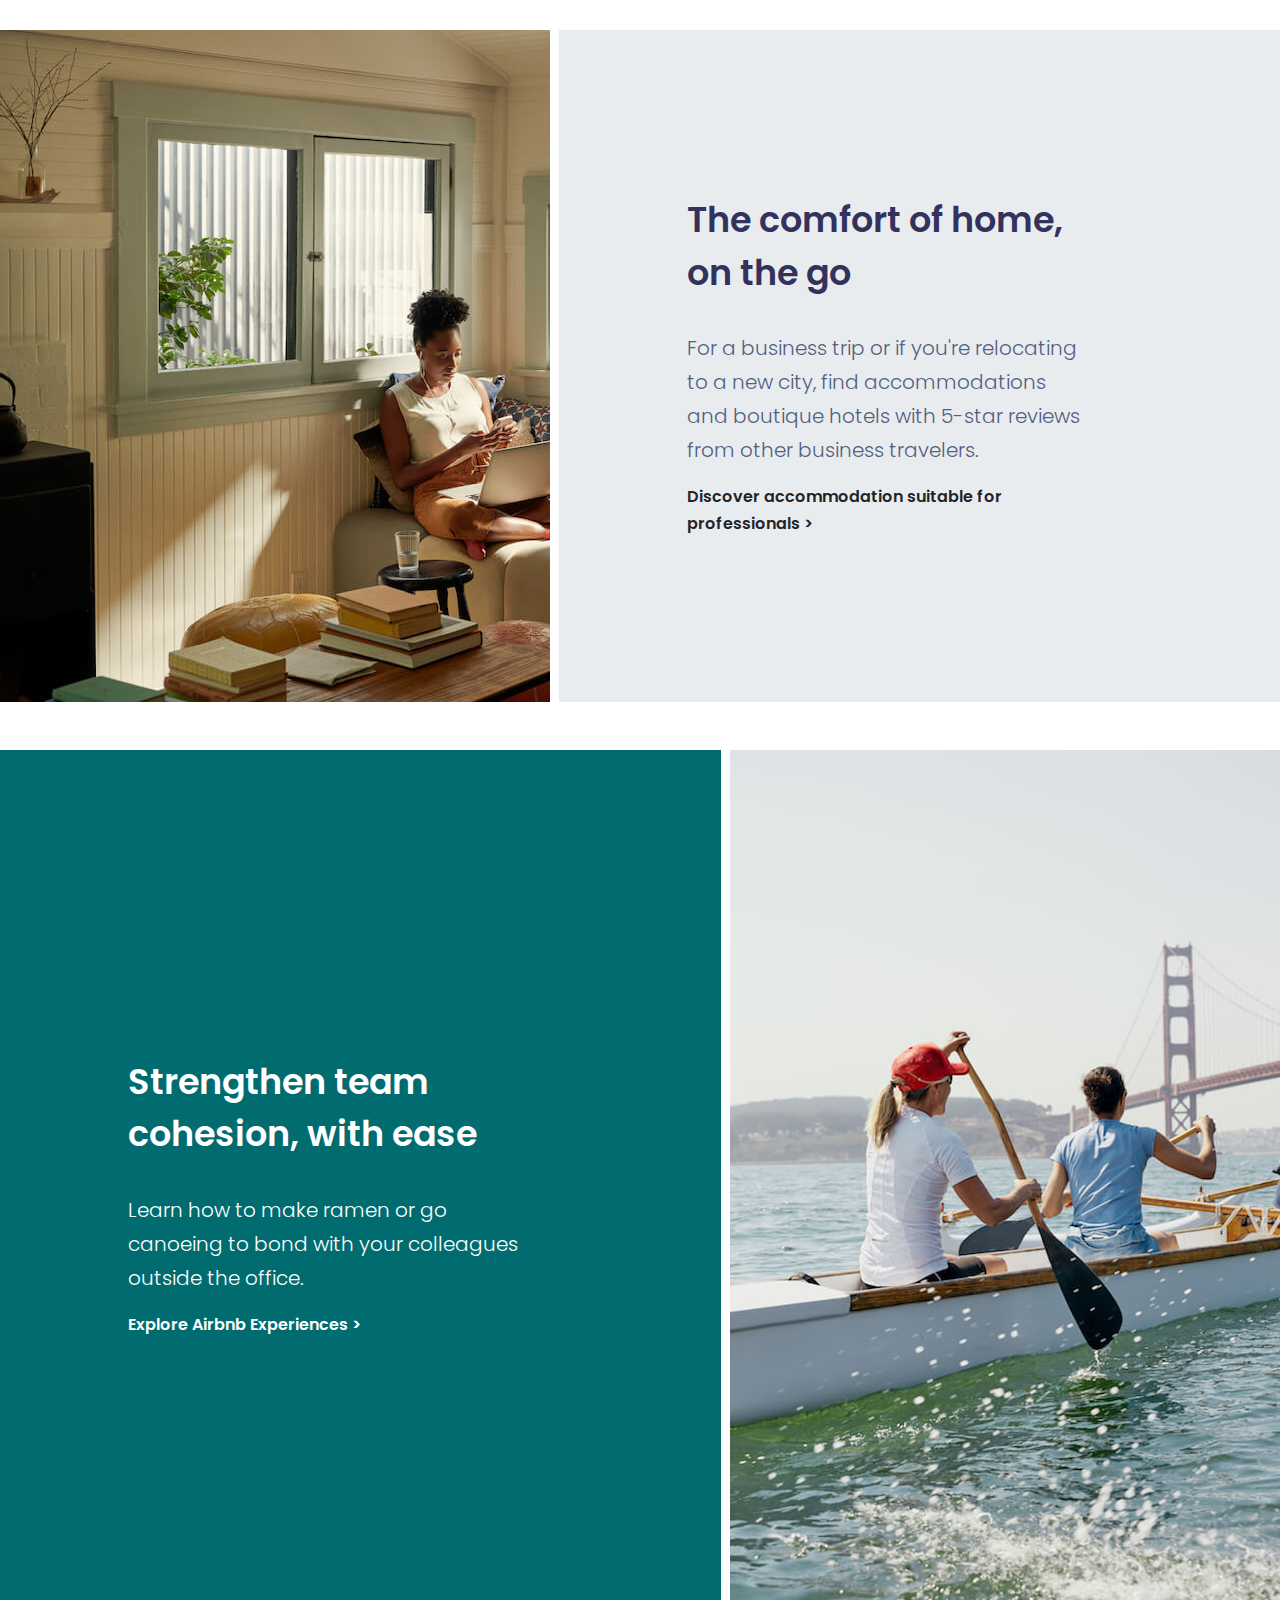
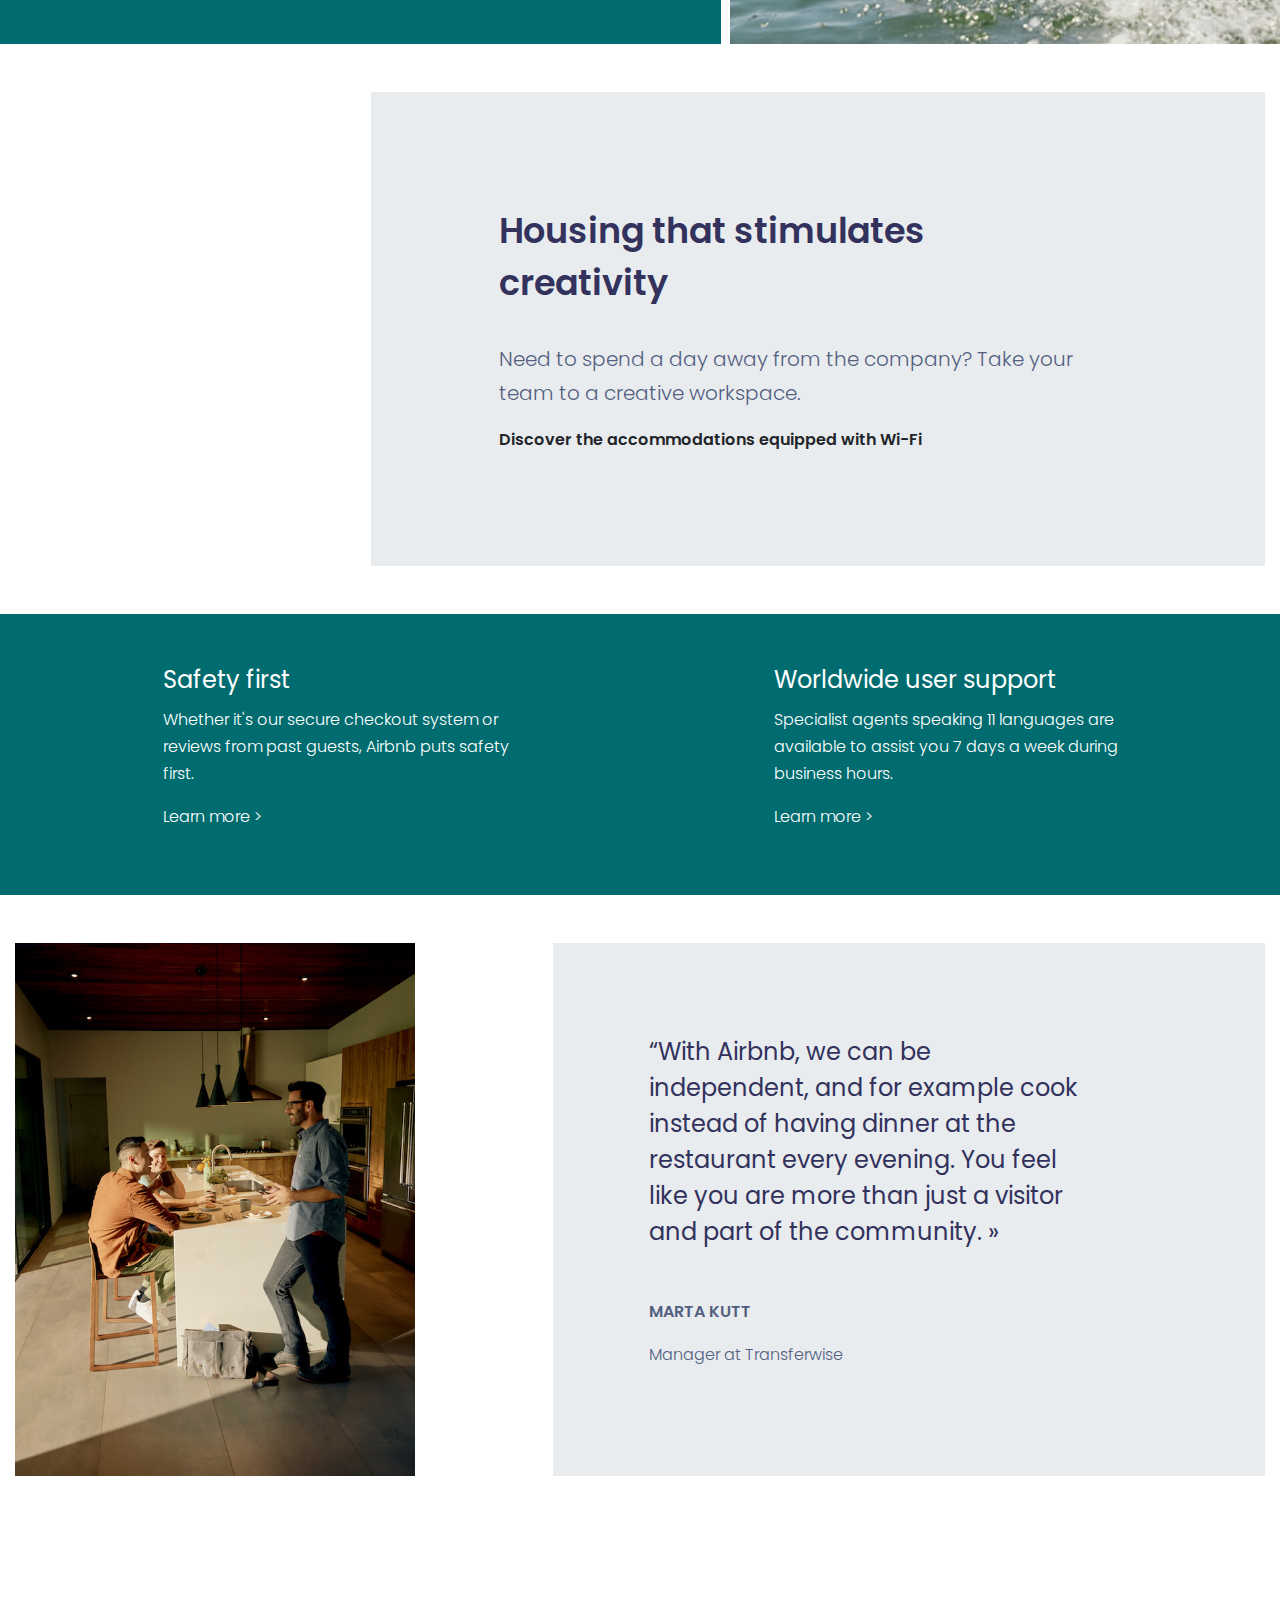
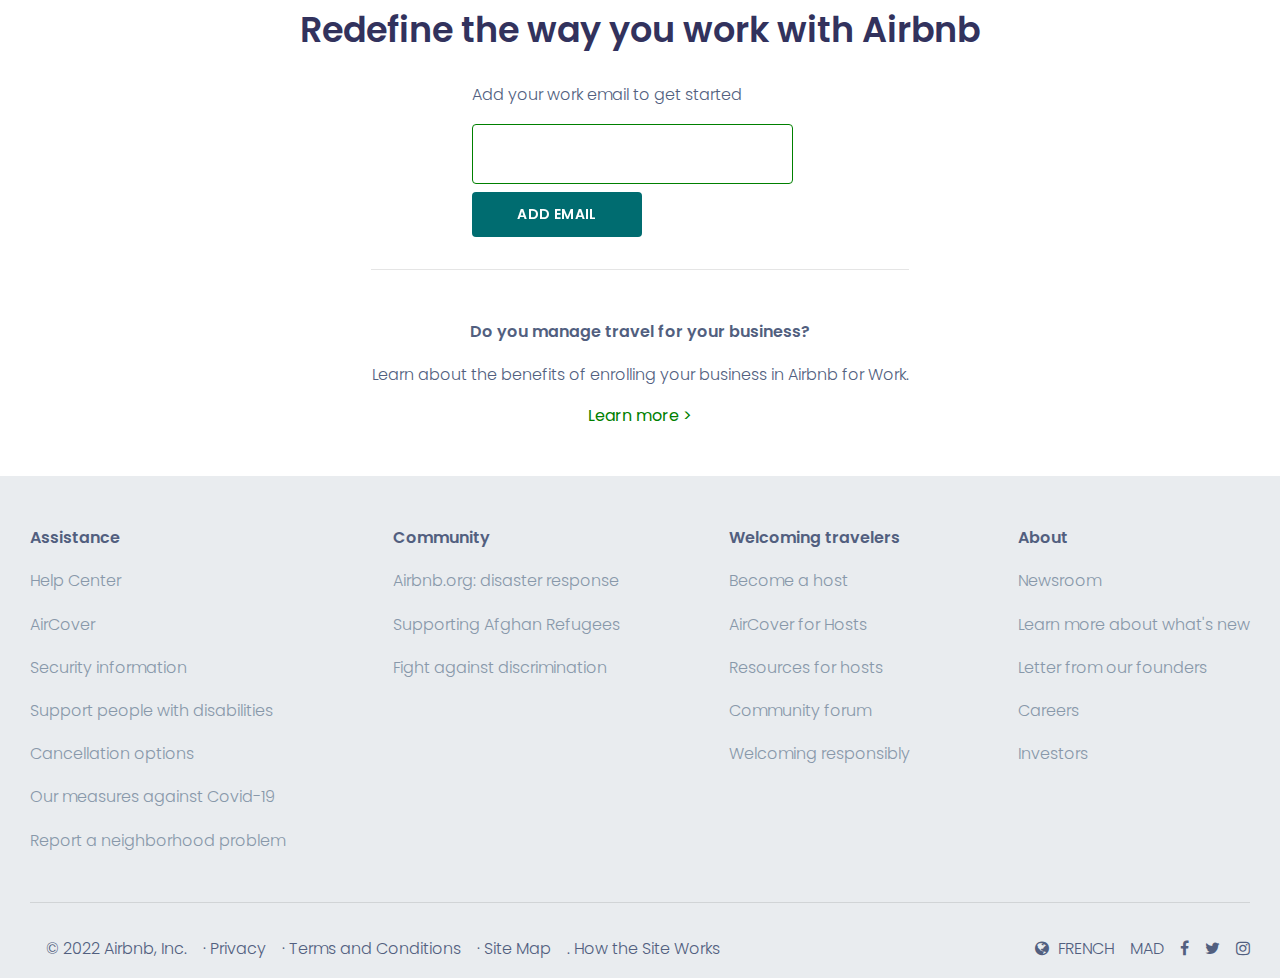
==== commit 6f406b11: "modif opacity" ====
--- a/index.html
+++ b/index.html
@@ -108,7 +108,7 @@
     <section class="section-cards container  ">
 
       <div class="title-cards d-flex  justify-content-center">
-          <h3 class="display-3 div-content mb-3 text-center">Everything you need to work </h3>
+          <h3 class="display-3  mb-5 text-center">Everything you need to work </h3>
       </div>
 
       <div class=" cards-index container  d-flex flex-column  flex-lg-row  mt-5 justify-content-between mb-5">
--- a/style.css
+++ b/style.css
@@ -2,9 +2,9 @@
     font-family: 'Poppins', sans-serif;
   }
   #background-video {
-    opacity:0.3;
+    opacity:0.2;
     width: 100%;
-    height: 800px;
+    height: 900px;
     object-fit: cover;
   }
   .position-absolute {
